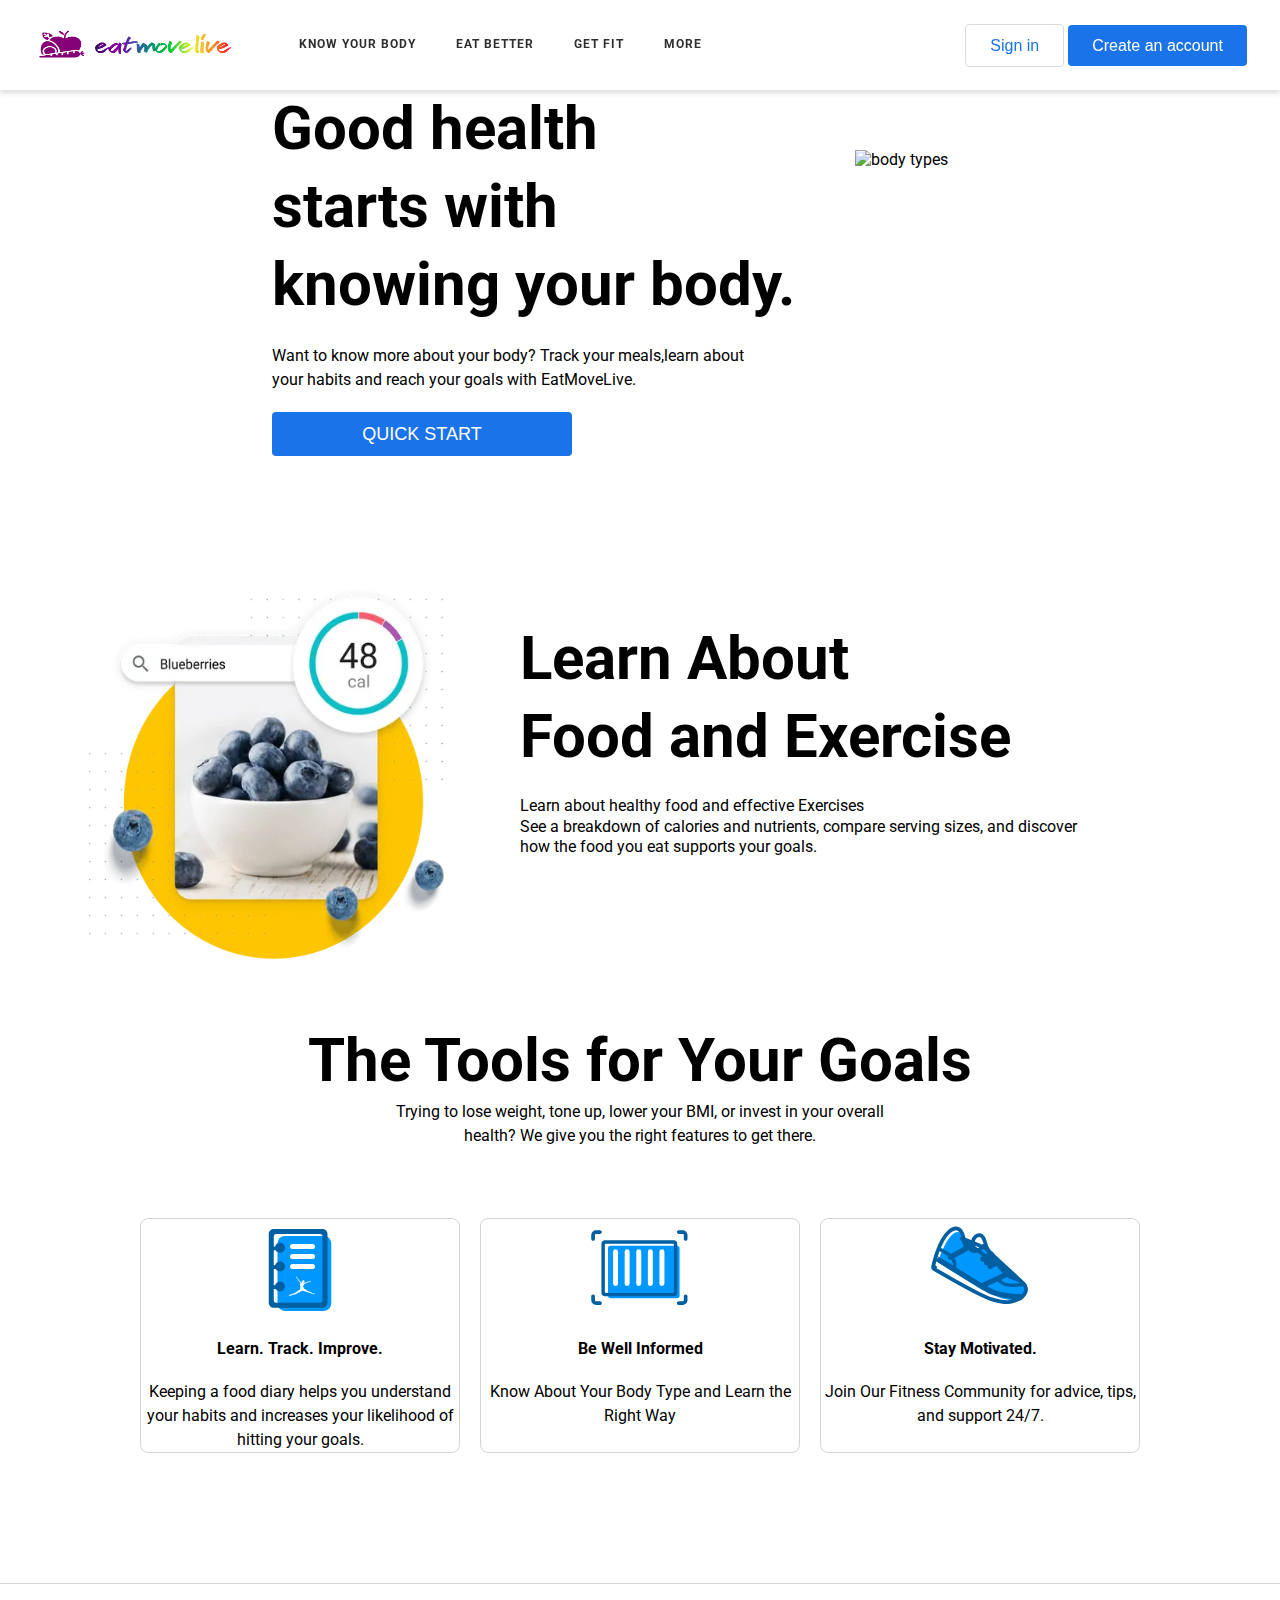
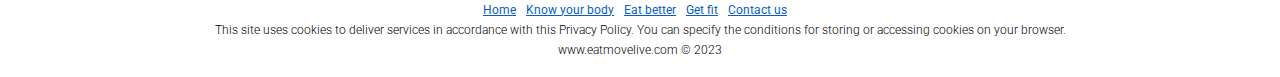
==== index.html @ a62102fc "first commit" ====
<!DOCTYPE html>
<html lang="en">
<head>
    <meta charset="UTF-8">
    <meta http-equiv="X-UA-Compatible" content="IE=edge">
    <meta name="viewport" content="width=device-width, initial-scale=1.0">
    <link rel="stylesheet" href="main.css">
    <title>EatMoveLive</title>
    <link rel = "icon" href = "./img/icon.png">

</head>
<body>
    <header class="main-header">
        <div class="logo-eatMoveLive">
         <a id="logoBtn" href="#home"> <img src="./img/eatmovelive-logo.png" alt="logo"></a>
        </div>
        <div class="main-menu">
          <ul>
            <li><a id="know-Your-Body-link" href="#knowYourBody" >Know Your Body</a></li>
            <li><a id="eat-better-link" href="#eatBetter">Eat Better</a></li>
            <li><a id="get-fit-link" href="#getFit">Get fit</a></li>
            <li>More
             <div class="dropdown-list">
               <ol>
               <li>Manage Your Weight</li>
               <li>About Us</li>
               <li>Contact Us</li>
             </ol>
             </div>
            </li>
          </ul>
        </div>
        <div>
            <button class="sign-btn">Sign in</button>
            <button class="sub-btn">Create an account</button>
        </div>
       </header>  
  <section id="home">
    <div class="page-intro">
      <div class="sub-intro">
        <h1>Good health  <br> starts with  <br>knowing your body.</h1>
        <p>Want to know more about your body? Track your meals,learn about <br>your habits and reach your goals with EatMoveLive.</p>
        <button id="quickStart" >Quick Start</button>
      </div>
      <div>
        <img src="https://www.myfitnesspal.com/_next/image?url=%2F_next%2Fstatic%2Fmedia%2Fhero-slice%402x.e3eec8a8.png&w=1920&q=75" alt="body types">
      </div>
    </div>
    <div class="page-intro">
      <div>
        <img src="./img/secondary-hero-slice@2x.webp" >
      </div>
      <div class="sub-intro2">
        <h1>Learn About  <br> Food and Exercise</h1>
        <p>Learn about healthy food and effective Exercises <br> See a breakdown of calories and nutrients, compare serving sizes, and discover how the food you eat supports your goals.</p>
      </div>
    </div>
    <div class="tools">
      <div>
        <h1>The Tools for Your Goals</h1>
        <p>Trying to lose weight, tone up, lower your BMI, or invest in your overall<br> health? We give you the right features to get there.</p>
      </div>
      <div class="toolsContent">
        <div>
          <img src="./img/diary.e6e4c438.svg" alt="">
          <h4>Learn. Track. Improve.</h4>
          <p>Keeping a food diary helps you understand your habits and increases your likelihood of hitting your goals.</p>
        </div>
        <div>
          <img src="./img/barcode.18277ae4.svg" alt="">
          <h4>Be Well Informed</h4>
          <p>Know About Your Body Type and Learn the Right Way</p>
        </div>
        <div>
          <img src="./img/shoeblue.28e2684f.svg" alt="">
          <h4>Stay Motivated.</h4>
          <p>Join Our Fitness Community for advice, tips, and support 24/7.</p>
        </div>
      </div>
    </div>

  </section>
  <section id="eatBetter">
<div class="eatIntro">
  <div><h1> I Want to Eat <br>Better </h1> <p>Ready to take charge of your diet? These nutrition-focused guides, tips and recipes will set you up for success. </p></div>
  <img src="./img/eatbetter.jpg" alt="">
</div>
<h2 style="margin:0 0 30px 70px;">Topics </h2>
<div class="cards">
<a href="https://www.livestrong.com/article/13719894-vitamins-and-supplements/"><div class="infoCard"><img src="./img/card1.webp" alt=""> <h3>Vitamins and Supplements</h3></div></a> 
<a href="https://www.livestrong.com/article/13719987-healthy-cooking-tips/"><div class="infoCard"><img src="./img/c2.webp" alt=""><h3>Cooking Tips </h3></div></a>
<a href="https://www.livestrong.com/article/13720642-nutrition-facts-label-macros/"><div class="infoCard"><img src="./img/c3.webp" alt=""><h3>Nutrition Facts</h3></div></a>
<a href="https://www.livestrong.com/article/13720787-sports-nutrition-fitness/"><div class="infoCard"><img src="./img/c4.webp" alt=""><h3>Sports Nutrition </h3></div></a>
<a href="https://www.livestrong.com/article/13721749-meal-plan-diet-guide/"><div class="infoCard"><img src="./img/c5.webp" alt=""><h3>Meal Plans </h3></div></a>
<a href="https://www.livestrong.com/article/13722135-how-to-meal-prep/"><div class="infoCard"><img src="./img/c6.webp" alt=""><h3> Meal Prep </h3></div></a>
<a href="https://www.livestrong.com/article/13722991-healthy-grocery-list/"><div class="infoCard"><img src="./img/c7.webp" alt=""><h3>Healthy Groceries</h3></div></a>
<a href="https://www.livestrong.com/article/13723921-healthy-alternatives/"><div class="infoCard"><img src="./img/c8.webp" alt=""><h3>Healthy Swaps </h3></div></a>
<a href="https://www.livestrong.com/article/13724479-healthy-recipe-ideas/"><div class="infoCard"><img src="./img/c9.webp" alt=""><h3>Healthy Recipes</h3></div></a>
<a href="https://www.livestrong.com/article/13726471-food-ingredients-additives/"><div class="infoCard"><img src="./img/c10.webp" alt=""><h3>Ingredient Facts</h3></div></a>
<a href="https://www.livestrong.com/article/13727131-kitchen-tools/"><div class="infoCard"><img src="./img/c11.webp" alt=""><h3> Kitchen Tools </h3></div></a>
<a href="https://www.livestrong.com/article/13727477-healthy-drinks/"><div class="infoCard"><img src="./img/c12.webp" alt=""><h3>Healthy Drinks </h3></div></a>
</div>
  </section>
  <section id="knowYourBody">
    <div class="welcome-box">
      <div class="welcomeMessage">
      <h2>Welcome to EatMoveLive !<br> <br>ARE YOU ?</h2>
      </div>
      <div class="bothGenders">
      <div class="gender">
        <img class="genderImg" src="./img/princess.png" alt="">
        <h4>a woman</h4>    
        </div>
      <div class="gender">
        <img class="genderImg" src="./img/man.png" alt="">
        <h4>a man</h4>    
      </div>
    </div>
    </div>
  </section>
  <div id="ageBox">
    <div class="ageBoxContent">
 <div class="welcomeMessage">
      <h2>What is Your Age Range?</h2>
      <img src="./img/age-group.png" alt="">
      </div>
      <div class="rangeBox">
      <button>18~20</button>
      <button>20~30</button>
      <button>30~40</button>
      <button>40~50</button>
      <button>50~60</button>
    </div>
  </div>
  </div>
  <div id="heightBox">
    <div class="heightBoxContent">
 <div class="welcomeMessage">
      <h2>How Tall are You?</h2>
      <img src="./img/height.png" alt="">
      </div>
      <div>
        <p>Please enter your height in centimeters:</p>
        <form action="">
     <input type="number" id="height" name="height" min="100" max="220" onkeydown="return false" value="this.value" required/></form>
     <button type="submit" onclick="submitHeight()">send</button>
    </div>
  </div>
  </div>
  <div id="weightBox">
    <div class="heightBoxContent">
 <div class="welcomeMessage">
      <h2>How Much is Your Weight?</h2>
      <img src="./img/weight-loss.png" alt="">
      </div>
      <div>
        <p>Please enter your weight in kilogrammes:</p>
        <form action="">
     <input type="number" id="weight" name="weight" min="30" max="220" onkeydown="return false" value="this.value" required/></form>
     <button type="submit" onclick="submitWeight()">send</button>
    </div>
  </div>
  </div>
  <div id="activityBox">
    <div class="BoxContent">
 <div class="welcomeMessage">
      <h2>How Active Are You?</h2>
      </div>
    <div class="activityLevels">
      <div ><img src="./img/noactive.png" alt=""> <h4>Lightly Active</h4></div>
      <div ><img src="./img/active.png" alt=""> <h4>Moderately Active</h4></div>
      <div ><img src="./img/veryactive.png" alt=""> <h4>Very Active</h4></div>
    </div>
  </div>
  </div>
  <div id="result1">
    <div class="resultContent">
      <h4>Your BMI = </h4>
      <div class="resultIntro">
     <h5> You Are Healthy !<br> </h5> 
     <span style="text-align: center;line-height: 1.3;">Your Body Mass Index Falls within the healthy range,by maintaining your current weight , you can lower the risk of you developing serious health problems!</span></div>
    <div>
      <iframe src="https://giphy.com/embed/S2E0ieMDwHBw46HDzm" width="480" height="270" frameBorder="0" class="giphy-embed" allowFullScreen></iframe>
    </div>
  </div>
  <div class="defaultContent">
    <div> <img src="./img/shutterstock_186677255-1-scaled.jpg" alt="">
    </div>
    <div class="rightPart">
      <div><h4>BMI of under 18.5</h4><p>A BMI of under 18.5 indicates that a person has insufficient weight, so they may need to put on some weight. They should ask a doctor or dietitian for advice.</p></div>
      <div><h4>BMI of 18.5-24.9</h4><p>A BMI of 18.5-24.9 indicates that a person has a healthy weight for their height. By maintaining a healthy weight, they can lower their risk of developing serious health problems.</p></div>
      <div><h4>BMI of 25-29.9</h4><p>A BMI of 25-29.9 indicates that a person is slightly overweight. A doctor may advise them to lose some weight for health reasons. They should talk with a doctor or dietitian for advice.</p></div>
      <div><h4>BMI of over 30</h4><p>A BMI of over 30 indicates that a person has obesity. Their health may be at risk if they do not lose weight. They should talk with a doctor or dietitian for advice.</p></div>
    </div>
  </div>
  </div>
  <div id="result2">
    <div class="resultContent2">
      <h4>Your BMI = </h4>
      <div class="resultIntro2">
     <h5> You Are UnderWeight !!!<br> </h5> 
     <span >Your Body Mass Index Falls within the Under Weight range,Having insufficient weight can increase the risk of malnutrition, osteoporosis, anemia, and a range of problems that can result from various nutrient deficiencies. It can also be a symptom of a hormonal, digestive, or other problem.<br> You will find below more helpfull tips and informations about your case.</span></div>
    <div>
      <iframe src="https://giphy.com/embed/W1YUqoJ5lZyRGHZqza" width="480" height="270" frameBorder="0" class="giphy-embed" allowFullScreen></iframe>
    </div>
  </div>
  <div class="defaultContent">
    <div> <img src="./img/shutterstock_186677255-1-scaled.jpg" alt="">
    </div>
    <div class="rightPart">
      <div><h4>BMI of under 18.5</h4><p>A BMI of under 18.5 indicates that a person has insufficient weight, so they may need to put on some weight. They should ask a doctor or dietitian for advice.</p></div>
      <div><h4>BMI of 18.5-24.9</h4><p>A BMI of 18.5-24.9 indicates that a person has a healthy weight for their height. By maintaining a healthy weight, they can lower their risk of developing serious health problems.</p></div>
      <div><h4>BMI of 25-29.9</h4><p>A BMI of 25-29.9 indicates that a person is slightly overweight. A doctor may advise them to lose some weight for health reasons. They should talk with a doctor or dietitian for advice.</p></div>
      <div><h4>BMI of over 30</h4><p>A BMI of over 30 indicates that a person has obesity. Their health may be at risk if they do not lose weight. They should talk with a doctor or dietitian for advice.</p></div>
    </div>
  </div>
  <div class="dietImg"><img src="./img/Underweight-Diet-Chart-v1.jpg" alt=""></div>
  <div class="dietPlan">
    <div><h2>Why are you underweight?</h2><p>The healthy weight calculator has told you that you may be underweight, think about why this might be. For example, have you:
      <ol>
      <li>Felt unwell? There might be an underlying medical cause for your low weight, such as an overactive thyroid.</li> 
      <li> Been finding it difficult to make time to have a healthy, balanced diet with regular meals?</li>
      <li>Lost your appetite, perhaps because you're worried or stressed?</li> 
      <li> Been trying to lose weight?</li></ol></p> <h4>Eating Disorders</h4><p>If you feel anxious or worried when you think about food, or feel that stress or low self-esteem are affecting the way you eat, you may have an eating disorder.</p>
      <p>If you think you may have an eating disorder, talk to someone you trust. Consider speaking to an Expert, because help is available.</p> </div>
  <div>
    <h2>Why being underweight could be a problem</h2>
    <p>Being underweight is not good for you. It could cause:
  <ol>
     <li> Nutritional deficiencies: if you're underweight, it's likely that you're not eating a healthy, balanced diet, which can lead to you lacking nutrients that your body needs to work properly. Calcium, for example, is important for the maintenance of strong and healthy bones. If you do not get enough calcium, you risk developing osteoporosis (fragile bone disease). If you do not get enough iron, you may develop anaemia, which can make you feel drained and tired.</li>
     <li> Weakened immune system: your immune system is not 100% when you're underweight, so you're more likely to catch a cold, flu or other infections.</li>
     <li>Fertility problems: women who are underweight can find that their periods stop.</li> </ol></p>
  </div>
  <div>
    <h2>Tips to boost your calories intake</h2><p>
      If you're trying to gain weight, eat foods that are not only healthy but also high in energy. Try the following:
    <ol>
      <li>For breakfast, porridge made with whole (full-fat) milk with chopped fruit or raisins sprinkled on top; or eggs on toast.</li>
      <li>Milkshakes are a great snack (make them at home and take them to work or college). Fortify them with milk powder for extra protein and calories.</li>
      <li>For a healthier lunch, try a jacket potato with baked beans or tuna on top, which contains energy-giving starchy carbohydrates and protein.</li>
      <li>Peanut butter on toast makes a great high-energy snack.</li>
      <li>Yoghurts and milky puddings, such as rice pudding, are high in energy.</li>
      <li>Unsalted nuts.</li>
    </ol>Although fruit and vegetable juices and smoothies count towards your 5 A Day, remember to limit these to no more than a combined total of 150ml a day.
    </p>
  </div>
  </div>
  <div class="diet">
  <img src="./img/gainfood.jpg" alt="">
  <div>
  <h2>How to put on weight safely</h2><p>
  If diet is the cause of your low weight, changing to a healthy, balanced diet that provides the right amount of calories for your age, height and how active you are can help you achieve a healthy weight.
  </p>
  <p>Aim to gain weight gradually until you reach a healthy weight.</p>
  <p>Try to avoid relying on high-calorie foods full of saturated fat and sugar - such as chocolate, cakes and sugary drinks - to gain weight.</p>
  <p>These foods can increase body fat instead of lean body mass and increase your risk of developing high levels of cholesterol in your blood.</p>
  <p>Instead, aim for regular meals and occasional snacks, and base your diet on the Eatwell Guide. This means:</p>
  <ol>
  <li>Eating at least 5 portions of a variety of fruit and vegetables every day.</li>
  <li>Basing meals on potatoes, bread, rice, pasta or other starchy carbohydrates. Choose wholegrain where possible.</li>
  <li>Having some dairy or dairy alternatives (such as soya drinks and yoghurts). Have whole (full-fat) milk until you build your weight back up.</li>
  <li>Eating some beans, pulses, fish, eggs, meat and other protein. Aim for 2 portions of fish every week - 1 of which should be oily, such as salmon or mackerel.</li>
  <li>Choosing unsaturated oils and spreads, such as sunflower or rapeseed, and eating them in small amounts.</li>
  <li>Drinking plenty of fluids.6 to 8 glasses a day are recommended. But try not to have drinks just before meals to avoid feeling too full to eat.</li>
  </ol>
  <p>If you're having foods and drinks that are high in fat, salt and sugar, have these less often and in small amounts.</p>
  <p>Try to choose a variety of different foods from the 5 main food groups. Learn more about these food groups and how they form part of a healthy diet.</p>
  <p><b>However, it's important to remember that this Guide is aimed at the general population. For those who need more specialised nutrition advice, consult a dietitian.</b></p>
  </div>
  </div>
  </div>
<div id="result3">
  <div class="resultContent3">
    <h4>Your BMI = </h4>
    <div class="resultIntro3">
   <h5> You Are OverWeight !!!<br> </h5> 
   <span >Your Body Mass Index Falls within the OverWeight range,Your current weight is above your ideal healthy weight.<br> Don't Worry ! We Got You .<br> You will find below helpfull tips and information to achieve your healthy weight.  </span></div>
  <div>
    <iframe src="https://giphy.com/embed/IbgKMkLhoOtREgKaQk" width="480" height="270" frameBorder="0" class="giphy-embed" allowFullScreen></iframe>
  </div>
</div>
<div class="defaultContent">
  <div> <img src="./img/shutterstock_186677255-1-scaled.jpg" alt="">
  </div>
  <div class="rightPart">
    <div><h4>BMI of under 18.5</h4><p>A BMI of under 18.5 indicates that a person has insufficient weight, so they may need to put on some weight. They should ask a doctor or dietitian for advice.</p></div>
    <div><h4>BMI of 18.5-24.9</h4><p>A BMI of 18.5-24.9 indicates that a person has a healthy weight for their height. By maintaining a healthy weight, they can lower their risk of developing serious health problems.</p></div>
    <div><h4>BMI of 25-29.9</h4><p>A BMI of 25-29.9 indicates that a person is slightly overweight. A doctor may advise them to lose some weight for health reasons. They should talk with a doctor or dietitian for advice.</p></div>
    <div><h4>BMI of over 30</h4><p>A BMI of over 30 indicates that a person has obesity. Their health may be at risk if they do not lose weight. They should talk with a doctor or dietitian for advice.</p></div>
  </div>
</div>
<div class="dietImg"><img src="./img/Obesity-Diet-Chart-v1.webp" alt=""></div>
<div class="dietPlan">
  <div><h2>Risks of overweight</h2><p>It's very important to take steps to tackle obesity because, as well as causing obvious physical changes, it can lead to a number of serious and potentially life-threatening conditions.These include:
    <ol>
    <li>Type 2 diabetes</li> 
    <li>Coronary heart disease</li>
    <li>Some types of cancer, such as breast cancer and bowel cancer</li> 
    <li>Heart-stroke</li></ol> OverWeight can also affect your quality of life and lead to psychological problems, such as depression and low self-esteem.</p>
     </div>
<div>
  <h2>Causes of overweight</h2>
  <p>Obesity is generally caused by consuming more calories, particularly those in fatty and sugary foods, than you burn off through physical activity. The excess energy is stored by the body as fat.</p>
<p>Obesity is an increasingly common problem because for many people modern living involves eating excessive amounts of cheap high-calorie food and spending a lot of time sitting down at desks, on sofas or in cars.</p>
<p>There are also some underlying health conditions that can occasionally contribute to weight gain, such as an underactive thyroid gland (hypothyroidism), although these types of conditions do not usually cause weight problems if they're effectively controlled with medicines.</p>
</div>
<div>
  <h2>Tips to lose weight</h2><p> 
  <ol>
    <li>The best way to treat obesity is to eat a healthy reduced-calorie diet and exercise regularly.</li>
    <li>Avoid fad diets that recommend unsafe practices, such as fasting (going without food for long periods of time) or cutting out entire food groups. These types of diets do not work, can make you feel ill, and are not sustainable because they do not teach you long-term healthy eating habits.</li>
    <li>Focus on achieving gradual, sustainable weight loss rather than short-term rapid weight loss, which is unlikely to last</li>
  </ol>
  </p>
</div>
</div>
<div class="diet">
<img src="./img/15-Fat-Burning-Foods-by-CFC.jpeg" alt="">
<div>
<h2>How to lose weight safely</h2><p>There's no single rule that applies to everyone, but to lose weight at a safe and sustainable rate of 0.5 to 1kg a week, most people are advised to reduce their energy intake by 600 calories a day.
</p>
<p>For most men, this will mean consuming no more than 1,900 calories a day, and for most women, no more than 1,400 calories a day.</p>
<p>The best way to achieve this is to swap unhealthy and high-energy food choices - such as fast food, processed food and sugary drinks (including alcohol) -for healthier choices.</p>
<p>A healthy diet should consist of:</p>
<ol>
<li>plenty of fruit and vegetables</li>
<li>some milk and dairy foods</li>
<li>some meat, fish, eggs, beans and other non-dairy sources of protein</li>
<li>just small amounts of food and drinks that are high in fat and sugar</li>
</ol>
<p>Try to avoid foods containing high levels of salt because they can raise your blood pressure, which can be dangerous for people who are already obese.</p>
<p>You'll also need to check calorie information for each type of food and drink you consume to make sure you don't go over your daily limit.</p>
<p>Some restaurants, cafés and fast food outlets provide calorie information per portion, although providing this information isn't compulsory. Be careful when eating out because some foods can quickly take you over the limit, such as burgers, fried chicken, and some curries or Chinese dishes.</p>
<p><b>However, it's important to remember that this Guide is aimed at the general population. For those who need more specialised nutrition advice, consult a dietitian.</b></p>
</div>
</div>
</div>

<div id="result4">
  <div class="resultContent4">
    <h4>Your BMI = </h4>
    <div class="resultIntro4">
   <h5> You Are Obese !!!<br> </h5> 
   <span >Your Body Mass Index Falls within the Obese range,The term obese describes a person who's very overweight, with a lot of body fat.It's a common problem that's estimated to affect around 1 in every 4 adults.<br> Don't Worry ! We Got You .<br> You will find below helpfull tips and information to achieve your healthy weight.  </span></div>
  <div>
    <iframe src="https://giphy.com/embed/3UIjjZ3j2sE15q4Amp" width="480" height="270" frameBorder="0" class="giphy-embed" allowFullScreen></iframe>
  </div>
</div>
<div class="defaultContent">
  <div> <img src="./img/shutterstock_186677255-1-scaled.jpg" alt="">
  </div>
  <div class="rightPart">
    <div><h4>BMI of under 18.5</h4><p>A BMI of under 18.5 indicates that a person has insufficient weight, so they may need to put on some weight. They should ask a doctor or dietitian for advice.</p></div>
    <div><h4>BMI of 18.5-24.9</h4><p>A BMI of 18.5-24.9 indicates that a person has a healthy weight for their height. By maintaining a healthy weight, they can lower their risk of developing serious health problems.</p></div>
    <div><h4>BMI of 25-29.9</h4><p>A BMI of 25-29.9 indicates that a person is slightly overweight. A doctor may advise them to lose some weight for health reasons. They should talk with a doctor or dietitian for advice.</p></div>
    <div><h4>BMI of over 30</h4><p>A BMI of over 30 indicates that a person has obesity. Their health may be at risk if they do not lose weight. They should talk with a doctor or dietitian for advice.</p></div>
  </div>
</div>
<div class="dietImg"><img src="./img/Obesity-Diet-Chart-v1.webp" alt=""></div>
<div class="dietPlan">
  <div><h2>Risks of obesity</h2><p>It's very important to take steps to tackle obesity because, as well as causing obvious physical changes, it can lead to a number of serious and potentially life-threatening conditions.These include:
    <ol>
    <li>Type 2 diabetes</li> 
    <li>Coronary heart disease</li>
    <li>Some types of cancer, such as breast cancer and bowel cancer</li> 
    <li>Heart-stroke</li></ol> OverWeight can also affect your quality of life and lead to psychological problems, such as depression and low self-esteem.</p>
     </div>
<div>
  <h2>Causes of obesity</h2>
  <p>Obesity is generally caused by consuming more calories, particularly those in fatty and sugary foods, than you burn off through physical activity. The excess energy is stored by the body as fat.</p>
<p>Obesity is an increasingly common problem because for many people modern living involves eating excessive amounts of cheap high-calorie food and spending a lot of time sitting down at desks, on sofas or in cars.</p>
<p>There are also some underlying health conditions that can occasionally contribute to weight gain, such as an underactive thyroid gland (hypothyroidism), although these types of conditions do not usually cause weight problems if they're effectively controlled with medicines.</p>
</div>
<div>
  <h2>Tips to lose weight</h2><p> 
  <ol>
    <li>The best way to treat obesity is to eat a healthy reduced-calorie diet and exercise regularly.</li>
    <li>Avoid fad diets that recommend unsafe practices, such as fasting (going without food for long periods of time) or cutting out entire food groups. These types of diets do not work, can make you feel ill, and are not sustainable because they do not teach you long-term healthy eating habits.</li>
    <li>Focus on achieving gradual, sustainable weight loss rather than short-term rapid weight loss, which is unlikely to last</li>
  </ol>
  </p>
</div>
</div>
<div class="diet">
<img src="./img/obesediet.jpg" alt="">
<div style="margin-top: 100px;">
<h2>How to lose weight safely</h2><p>There's no single rule that applies to everyone, but to lose weight at a safe and sustainable rate of 0.5 to 1kg a week, most people are advised to reduce their energy intake by 600 calories a day.
</p>
<p>For most men, this will mean consuming no more than 1,900 calories a day, and for most women, no more than 1,400 calories a day.</p>
<p>The best way to achieve this is to swap unhealthy and high-energy food choices - such as fast food, processed food and sugary drinks (including alcohol) -for healthier choices.</p>
<p>A healthy diet should consist of:</p>
<ol>
<li>plenty of fruit and vegetables</li>
<li>some milk and dairy foods</li>
<li>some meat, fish, eggs, beans and other non-dairy sources of protein</li>
<li>just small amounts of food and drinks that are high in fat and sugar</li>
</ol>
<p>Try to avoid foods containing high levels of salt because they can raise your blood pressure, which can be dangerous for people who are already obese.</p>
<p>You'll also need to check calorie information for each type of food and drink you consume to make sure you don't go over your daily limit.</p>
<p>Some restaurants, cafés and fast food outlets provide calorie information per portion, although providing this information isn't compulsory. Be careful when eating out because some foods can quickly take you over the limit, such as burgers, fried chicken, and some curries or Chinese dishes.</p>
<p><b>However, it's important to remember that this Guide is aimed at the general population. For those who need more specialised nutrition advice, consult a dietitian.</b></p>
</div>
</div>
</div>
  
  <footer class="main-footer"><div>
    <a href="">Home</a>
    <a href="">Know your body</a>
    <a href="">Eat better</a>
    <a href="">Get fit</a>
    <a href="">Contact us</a></div><p>This site uses cookies to deliver services in accordance with this Privacy Policy. You can specify the conditions for storing or accessing cookies on your browser.</p>
    www.eatmovelive.com © 2023</footer>
    <script src="main.js"></script>
</body>
</html>
---- main.css ----
@import url('https://fonts.googleapis.com/css2?family=Roboto:ital,wght@0,100;0,300;0,400;0,500;0,700;0,900;1,100;1,300;1,400;1,500;1,700;1,900&display=swap');
@import url('https://fonts.googleapis.com/css2?family=Roboto:ital,wght@0,100;0,300;0,400;0,500;0,700;0,900;1,100;1,300;1,400;1,500;1,700;1,900&family=Work+Sans:wght@300&display=swap');

*{
    padding: 0;
    margin: 0;
    box-sizing: border-box;
}
body {
    font-family:"Google Sans","Roboto",Arial,sans-serif;
    line-height: 1.3;
}
a{
    text-decoration: none;
    color: #2e2e30;
}
/*===================================== header creation =================================*/
header {
    position: sticky;
    top: 0;
    left: 0;
    width: 100%;
    z-index: 10000;
    background-color: white;
    box-shadow: 0px 3px 5px 0px rgba(207,207,207,0.75);
-webkit-box-shadow: 0px 3px 5px 0px rgba(207,207,207,0.75);
-moz-box-shadow: 0px 3px 5px 0px rgba(207,207,207,0.75);
}
.main-header{
    display:flex;
    justify-content: space-around;
    align-items: center;
    height: 90px;
}
.main-menu{
    width: 600px;
    height: 33px;
    margin-top: 10px;
}
.logo-eatMoveLive img{
    width: 200px;
    height: 33px;
    cursor: pointer;
}
.main-menu ul{
    list-style: none;
    display: flex;
    gap: 40px;
    font-weight: 700;
    font-size: 12px;
    font-family:"Google Sans","Roboto",Arial,sans-serif;
    color: #2e2e30;
    text-transform: uppercase;
    font-style: normal;
    line-height: 20px;
    letter-spacing: 1px;
}
.dropdown-list ol{
    padding: 20px 0;
    position: absolute;
    background-color: white;
    list-style: none;
    visibility: hidden;
}
.main-menu li:hover ol{
    visibility: visible;
    color: #2e2e30;
}
.dropdown-list ol li:hover{
    background-color: #f6f8f8;
}
.main-menu li:hover,.main-menu a:hover{
    color:#085dcc ;
    cursor: pointer;
}
.dropdown-list li{
    padding: 10px 15px;
}
button{
    border: none;
    background-color: white;
    color: #1a73e8;
    padding: 12px 24px 11px;
    border-radius: 4px;
    align-items: center;
    font-size: 16px;
    font-weight: 400;
    cursor: pointer;
}
.sub-btn{
    background-color: #1a73e8 ;
    color: white;
}
.sign-btn{
    border: 1px solid #dadce0;
}
.sub-btn:hover,.sub-intro button:hover {
    background-color: #085dcc ;
}
.sign-btn:hover{
    background-color: #dce0e0;
    color:#085dcc ;
    border-color: #1a73e8;
}
/*===================================== home section creation =================================*/
#home{

}
.page-intro{
    width: 100%;
  display: flex;
  justify-content: center;
  margin-bottom: 50px;
}
.page-intro img{
    width: 400px;
    height: 400px;
    margin: 60px 60px 0 60px;
}
.sub-intro,.sub-intro2{
    display: flex;
    flex-direction: column;
    justify-content: center;
    align-items: flex-start;
    gap: 20px;
}
.tools{
    display: flex;
    flex-direction: column;
    justify-content: center;
    align-items: center;
    gap: 20px;
}
h1 {
    font-size: 60px;
}

.sub-intro p{
    margin-right: 40px;
    line-height: 1.5;
}
.sub-intro2 p{
margin-right: 200px;
} 
.sub-intro button,.rangeBox button {
    text-transform: uppercase;
    background-color: #1a73e8 ;
    color: white;
    width: 300px;
    font-size: 18px;
margin-right: 70px;}
.heightBoxContent button{
    text-transform: uppercase;
    background-color: #1a73e8 ;
    color: white;
    width: 100px;
}
.tools p{
    text-align: center;
    line-height: 1.5;
}
.toolsContent{
    display: flex;
    justify-content: center;
    gap: 20px;
    margin-top: 50px;
    margin-bottom: 80px;
}
.toolsContent div {
    border: 1px solid #d4d4d4;
    width: 25%;
    display: flex;
    flex-direction: column;
    align-items: center;
    gap: 20px;
    border-radius: 8px;
}
.toolsContent div:hover{
    cursor: pointer;
    box-shadow: 0px 3px 5px 0px rgba(207,207,207,0.75);
    -webkit-box-shadow: 0px 3px 5px 0px rgba(207,207,207,0.75);
    -moz-box-shadow: 0px 3px 5px 0px rgba(207,207,207,0.75);
}
.toolsContent img{
    width:100px ;
    height: 100px;
}

/*===================================== know-your-body section creation =================================*/
.welcome-box,.heightBoxContent{
background-color: white;
border-radius: 4px;
height: 60%;
width: 70%;
 position: absolute;
  top: 50%;
  left: 50%;
  transform: translate(-50%,-50%);
}
.welcomeMessage{
    text-align: center;
    line-height: 1.3;
    color: #1a73e8;
    margin-top: 20px;
    margin-bottom: 40px;
}
.bothGenders {
    display: flex;
    justify-content: center;
    gap: 80px;
    margin-bottom: 20px;

}
.gender,.activityLevels div{
    display: flex;
    flex-direction: column;
    align-items: center;
}
.gender img,#ageBox img,#heightBox img,#weightBox img ,.activityLevels img{
    width: 140px;
    height: 140px;
    cursor: pointer;

}
 .rangeBox{
    display: flex;
    flex-wrap: wrap;
justify-content: center;   
    gap:20px;
    margin-left: 60px;
 }
 .ageBoxContent{
    height: 70%;
    width: 70%;
    display: flex;
    flex-direction: column;
    justify-content: center;
    align-items: center;
    position: absolute;
    top: 50%;
    left: 50%;
    transform: translate(-50%,-50%);
    background-color: white;
    border-radius: 4px;
 }
.heightBoxContent div:nth-child(2){
    display: flex;
    flex-direction: column;
align-items: center;
gap: 20px;
}
#heightBox ,#knowYourBody,#ageBox, #weightBox,#activityBox{
    position: fixed; 
    display: none; 
    width: 100%; 
    height: 100%;
    top: 0;
    left: 0;
    right: 0;
    bottom: 0;
    background-color: rgba(116, 115, 115, 0.9); 
    z-index: 2;
  }
  .BoxContent{
 background-color: white;
border-radius: 4px;
height: 60%;
width: 70%;
 position: absolute;
  top: 50%;
  left: 50%;
  transform: translate(-50%,-50%);
  }
  .activityLevels{
    display:flex;
    justify-content: center;
    gap: 80px;
  }
  .resultContent{
display: flex;
justify-content: space-between;
background-color: yellow;
  }
  .resultContent2{
    display: flex;
justify-content: space-between;
background-color: red;
  }
  .resultContent3{
    display: flex;
justify-content: space-between;
background-color:rgb(110, 193, 245);
  }
  .resultContent4{
    display: flex;
justify-content: space-between;
background-color:rgb(13, 133, 207);
  }
  .resultContent h4{
    background-image: url("./img/confetti.gif"); 
    margin-top: 30px;
    margin-left: 50px;
    width: 200px;
    height: 60px;
    font-size: 25px;
  }
  .resultContent2 h4,.resultContent3 h4,.resultContent4 h4{
    color:white;
    margin-top: 30px;
    margin-left: 50px;
    width: 200px;
    height: 60px;
    font-size: 25px;
  }
  .resultContent h5{
   color: #1a73e8;
   font-size: 30px;
   margin-top: 30px;
  }
  .resultContent2 h5,.resultContent3 h5,.resultContent4 h5{
    color: white;
    font-size: 30px;
    margin-top: 30px;
   }

  .resultIntro{
    width: 500px;
display: flex;
flex-direction: column;
align-items: center;
gap: 20px;
  }
  .resultIntro2, .resultIntro3,.resultIntro4{
     width: 500px;
display: flex;
flex-direction: column;
align-items: center;
gap: 20px;
  }
  .resultIntro2 span, .resultIntro3 span,.resultIntro4 span{
    box-shadow: 0px 3px 5px 0px rgba(207,207,207,0.75);
    -webkit-box-shadow: 0px 3px 5px 0px rgba(207,207,207,0.75);
    -moz-box-shadow: 0px 3px 5px 0px rgba(207,207,207,0.75);
    border-radius: 4px;
    text-align: center;
    line-height: 1.3;
    background-color: white;
}
  .defaultContent img{
    margin-top: 50px;
    width: 400px;
    height: 400px;
  }
  .defaultContent{
    display: flex;
  }
  .rightPart{
    margin-top: 70px;
    display: flex;
    flex-direction: column;
    gap: 20px;
  }
  .rightPart div:nth-child(2n){
    background-color: #ffddbb;
  }
  .rightPart div:nth-child(2n+1){
    background-color: #ccffcc;
  }
  .rightPart h4{
    margin-bottom: 20px;
  }
  #result1,#result2,#result3,#result4{
    display: none;
  }
  .dietImg img{
    width: 800px;
    height: 500px;
    margin: 50px 0;
}
.dietImg{
    display: flex;
    justify-content: center;
}
.dietPlan{
    display: flex;
    flex-wrap: wrap;
    justify-content: space-around;
    row-gap: 20px;
}
.dietPlan h2{
    color: #085dcc;
}
.dietPlan div{
    border-radius: 6px;
    width: 400px;
    background-color: whitesmoke;
    border: 1px solid #d4d4d4;
    padding: 20px 50px;
    display: flex;
    flex-direction: column;

    gap: 10px;
    line-height: 1.3;
}
.dietPlan ol,.diet ol{
    list-style: circle;
}
.diet li,.dietPlan li{
    padding-bottom: 20px;
}
.diet{
    margin-top: 50px;
    display: flex;
}
.diet div{
padding: 20px 50px;
display: flex;
flex-direction: column;
gap: 20px;
}
/*===================================== EAT BETTER SECTION=================================*/
.eatIntro{
    width: 100%;
    height: 600px;
    overflow: hidden;
    background-color:#21874e;
    display: flex;
    margin-bottom: 50px;
}
.eatIntro img{
    width: 50%;
    height: 100%;
}
.eatIntro div{
width: 50%;
display: flex;
flex-direction: column;
justify-content: center;
align-items: center;
}
.eatIntro h1{
    color: white;
    font-size: 45px;
    line-height: 60px;
    margin-right: 200px;
}
.eatIntro p{
    text-align:start;
    color: white;
    margin-left: 100px;
    line-height: 1.5;
    font-size: 18px;
    margin-right: 100px;
}
.cards{
    display: flex;
    justify-content: space-around;
    flex-wrap: wrap;
    width: 100%;
    row-gap: 40px;
    column-gap: 70px;
    padding: 0 50px;

}
.infoCard{
width: 200px;
height: 270px;
overflow: hidden;
border-radius: 8px;
position: relative;
}
.infoCard h3{
    position: absolute;
    left:10px;
    bottom: 5px;
    color:black;
    font-weight: 900;
}
.infoCard img:hover{
    -webkit-filter: grayscale(100%); 
    filter: grayscale(100%);
}
.infoCard img{
    width: 100%;
    height: 100%;
}
#eatBetter{
    margin-bottom: 100px;
    display: none;
}
/*===================================== footer=================================*/

.main-footer{
    text-align: center;
    border-top: 1px solid #d4d4d4;
    font-size: 12px;
    padding: 16px 0;
    font-weight: 300;
    line-height: 1.7;
    margin-top: 50px;
}
.main-footer div{
    display: flex;
    justify-content: center
    
}
.main-footer a{
    color: #085dcc;
    padding-right: 10px;
    font-weight: 400;
    text-decoration: underline;
}
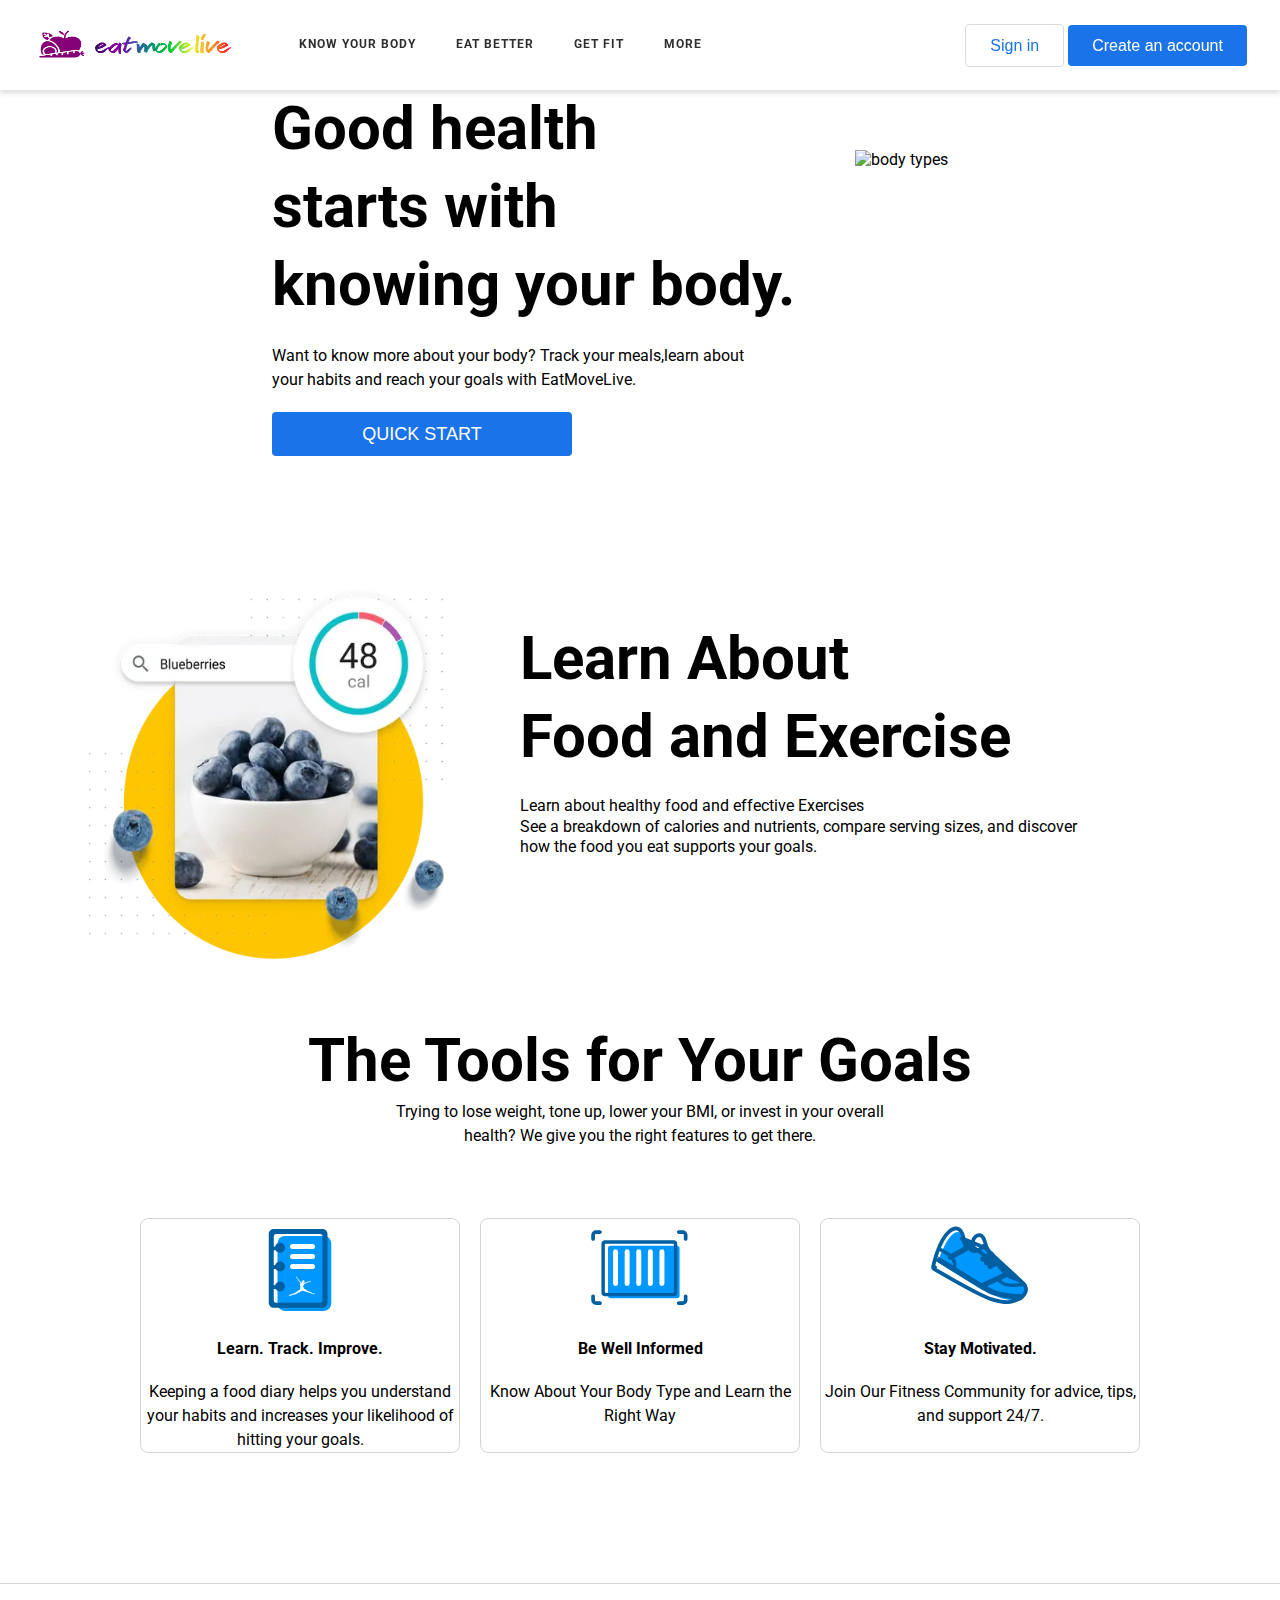
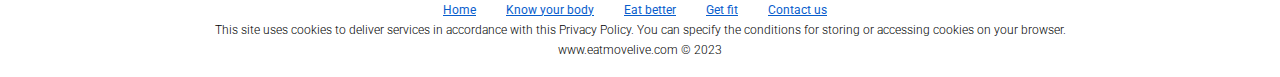
==== commit 77b41b4e: "+ sign form" ====
--- a/index.html
+++ b/index.html
@@ -31,7 +31,7 @@
           </ul>
         </div>
         <div>
-            <button class="sign-btn">Sign in</button>
+            <button id="sign-in" class="sign-btn">Sign in</button>
             <button class="sub-btn">Create an account</button>
         </div>
        </header>  
@@ -89,7 +89,7 @@
 <div class="cards">
 <a href="https://www.livestrong.com/article/13719894-vitamins-and-supplements/"><div class="infoCard"><img src="./img/card1.webp" alt=""> <h3>Vitamins and Supplements</h3></div></a> 
 <a href="https://www.livestrong.com/article/13719987-healthy-cooking-tips/"><div class="infoCard"><img src="./img/c2.webp" alt=""><h3>Cooking Tips </h3></div></a>
-<a href="https://www.livestrong.com/article/13720642-nutrition-facts-label-macros/"><div class="infoCard"><img src="./img/c3.webp" alt=""><h3>Nutrition Facts</h3></div></a>
+<a href=""><div class="infoCard"><img src="./img/c3.webp" alt=""><h3>Nutrition Facts</h3></div></a>
 <a href="https://www.livestrong.com/article/13720787-sports-nutrition-fitness/"><div class="infoCard"><img src="./img/c4.webp" alt=""><h3>Sports Nutrition </h3></div></a>
 <a href="https://www.livestrong.com/article/13721749-meal-plan-diet-guide/"><div class="infoCard"><img src="./img/c5.webp" alt=""><h3>Meal Plans </h3></div></a>
 <a href="https://www.livestrong.com/article/13722135-how-to-meal-prep/"><div class="infoCard"><img src="./img/c6.webp" alt=""><h3> Meal Prep </h3></div></a>
@@ -101,8 +101,32 @@
 <a href="https://www.livestrong.com/article/13727477-healthy-drinks/"><div class="infoCard"><img src="./img/c12.webp" alt=""><h3>Healthy Drinks </h3></div></a>
 </div>
   </section>
+  <section id="getFit">
+    <div class="fitIntro">
+      <div><h1> I Want to Get <br>Fit  </h1> <p>No matter your fitness background and level, these workouts and exercise guides will help you get (and stay) in great shape.</p></div>
+      <img src="./img/getfit.jpg" alt="">
+    </div>
+    <h2 style="margin:0 0 30px 70px;">Topics </h2>
+    <div class="cards">
+    <a href="https://www.livestrong.com/article/13717140-best-at-home-workouts/"><div class="infoCard"><img src="./img/f1.webp" alt=""> <h3>At-Home Workouts</h3></div></a> 
+    <a href="https://www.livestrong.com/article/13718743-best-workout-clothes/"><div class="infoCard"><img src="./img/f2.webp" alt=""><h3>Workout Clothes</h3></div></a>
+    <a href="https://www.livestrong.com/article/13718745-how-to-improve-balance/"><div class="infoCard"><img src="./img/f3.webp" alt=""><h3>Better Balance</h3></div></a>
+    <a href="https://www.livestrong.com/article/13719758-best-outdoor-workouts/"><div class="infoCard"><img src="./img/f4.webp" alt=""><h3>Outdoor Workouts </h3></div></a>
+    <a href="https://www.livestrong.com/article/13719762-swimming-for-exercise/"><div class="infoCard"><img src="./img/f5.webp" alt=""><h3>Swimming </h3></div></a>
+    <a href="https://www.livestrong.com/article/13719761-race-running-training-plans/"><div class="infoCard"><img src="./img/f6.webp" alt=""><h3>Training for a Race  </h3></div></a>
+    <a href="https://www.livestrong.com/article/13720137-best-exercise-lose-weight/"><div class="infoCard"><img src="./img/f7.webp" alt=""><h3>Weight-Loss Exercise </h3></div></a>
+    <a href="https://www.livestrong.com/article/13719760-best-workout-music-playlist/"><div class="infoCard"><img src="./img/f8.webp" alt=""><h3> Workout Music </h3></div></a>
+    <a href="https://www.livestrong.com/article/13719759-cycling-for-exercise/"><div class="infoCard"><img src="./img/f9.webp" alt=""><h3>Cycling </h3></div></a>
+    <a href="https://www.livestrong.com/article/13721064-best-hiit-workouts/"><div class="infoCard"><img src="./img/f10.webp" alt=""><h3>HIIT Workouts </h3></div></a>
+    <a href="https://www.livestrong.com/article/13721387-what-is-crossfit-training/"><div class="infoCard"><img src="./img/f11.webp" alt=""><h3> CrossFit </h3></div></a>
+    <a href="https://www.livestrong.com/article/13721386-what-is-pilates/"><div class="infoCard"><img src="./img/f12.webp" alt=""><h3>Pilates</h3></div></a>
+    </div>
+      </section>
   <section id="knowYourBody">
+    <div  class="cancelBtn" onclick="this.parentElement.style.display = 'none';"> <img style="height: 20px;width: 20px;" src="./img/cancel-svgrepo-com.svg" alt=""> </div>
     <div class="welcome-box">
+      <div  class="cancelBtn" onclick="this.parentElement.parentElement.style.display = 'none';"> <img  src="./img/cancel-svgrepo-com.svg" alt=""> </div>
+
       <div class="welcomeMessage">
       <h2>Welcome to EatMoveLive !<br> <br>ARE YOU ?</h2>
       </div>
@@ -120,6 +144,7 @@
   </section>
   <div id="ageBox">
     <div class="ageBoxContent">
+      <div  class="cancelBtn" onclick="this.parentElement.parentElement.style.display = 'none';"> <img style="height: 20px;width: 20px;"  src="./img/cancel-svgrepo-com.svg" alt=""> </div>
  <div class="welcomeMessage">
       <h2>What is Your Age Range?</h2>
       <img src="./img/age-group.png" alt="">
@@ -135,6 +160,7 @@
   </div>
   <div id="heightBox">
     <div class="heightBoxContent">
+      <div  class="cancelBtn" onclick="this.parentElement.parentElement.style.display = 'none';"> <img style="height: 20px;width: 20px;" src="./img/cancel-svgrepo-com.svg" alt=""> </div>
  <div class="welcomeMessage">
       <h2>How Tall are You?</h2>
       <img src="./img/height.png" alt="">
@@ -149,6 +175,7 @@
   </div>
   <div id="weightBox">
     <div class="heightBoxContent">
+      <div  class="cancelBtn" onclick="this.parentElement.parentElement.style.display = 'none';"> <img style="height: 20px;width: 20px;" src="./img/cancel-svgrepo-com.svg" alt=""> </div>
  <div class="welcomeMessage">
       <h2>How Much is Your Weight?</h2>
       <img src="./img/weight-loss.png" alt="">
@@ -163,13 +190,14 @@
   </div>
   <div id="activityBox">
     <div class="BoxContent">
+      <div  class="cancelBtn" onclick="this.parentElement.parentElement.style.display = 'none';"> <img style="height: 20px;width: 20px;" style="height: 20px;width: 20px;" src="./img/cancel-svgrepo-com.svg" alt=""> </div>
  <div class="welcomeMessage">
       <h2>How Active Are You?</h2>
       </div>
     <div class="activityLevels">
-      <div ><img src="./img/noactive.png" alt=""> <h4>Lightly Active</h4></div>
-      <div ><img src="./img/active.png" alt=""> <h4>Moderately Active</h4></div>
-      <div ><img src="./img/veryactive.png" alt=""> <h4>Very Active</h4></div>
+      <div ><img src="./img/lowactive.svg" alt=""> <h4>Lightly Active</h4></div>
+      <div ><img src="./img/modactive.svg" alt=""> <h4>Moderately Active</h4></div>
+      <div ><img src="./img/veryactive.svg" alt=""> <h4>Very Active</h4></div>
     </div>
   </div>
   </div>
@@ -180,7 +208,7 @@
      <h5> You Are Healthy !<br> </h5> 
      <span style="text-align: center;line-height: 1.3;">Your Body Mass Index Falls within the healthy range,by maintaining your current weight , you can lower the risk of you developing serious health problems!</span></div>
     <div>
-      <iframe src="https://giphy.com/embed/S2E0ieMDwHBw46HDzm" width="480" height="270" frameBorder="0" class="giphy-embed" allowFullScreen></iframe>
+      <img src="./img/rabbit1.webp" alt="" width="480" height="270">
     </div>
   </div>
   <div class="defaultContent">
@@ -201,7 +229,7 @@
      <h5> You Are UnderWeight !!!<br> </h5> 
      <span >Your Body Mass Index Falls within the Under Weight range,Having insufficient weight can increase the risk of malnutrition, osteoporosis, anemia, and a range of problems that can result from various nutrient deficiencies. It can also be a symptom of a hormonal, digestive, or other problem.<br> You will find below more helpfull tips and informations about your case.</span></div>
     <div>
-      <iframe src="https://giphy.com/embed/W1YUqoJ5lZyRGHZqza" width="480" height="270" frameBorder="0" class="giphy-embed" allowFullScreen></iframe>
+      <img src="./img/rabbit2.webp" alt="" width="480" height="270">
     </div>
   </div>
   <div class="defaultContent">
@@ -276,7 +304,7 @@
    <h5> You Are OverWeight !!!<br> </h5> 
    <span >Your Body Mass Index Falls within the OverWeight range,Your current weight is above your ideal healthy weight.<br> Don't Worry ! We Got You .<br> You will find below helpfull tips and information to achieve your healthy weight.  </span></div>
   <div>
-    <iframe src="https://giphy.com/embed/IbgKMkLhoOtREgKaQk" width="480" height="270" frameBorder="0" class="giphy-embed" allowFullScreen></iframe>
+    <img src="./img/rabbit3.webp" alt="" width="480" height="270">
   </div>
 </div>
 <div class="defaultContent">
@@ -343,8 +371,7 @@
    <h5> You Are Obese !!!<br> </h5> 
    <span >Your Body Mass Index Falls within the Obese range,The term obese describes a person who's very overweight, with a lot of body fat.It's a common problem that's estimated to affect around 1 in every 4 adults.<br> Don't Worry ! We Got You .<br> You will find below helpfull tips and information to achieve your healthy weight.  </span></div>
   <div>
-    <iframe src="https://giphy.com/embed/3UIjjZ3j2sE15q4Amp" width="480" height="270" frameBorder="0" class="giphy-embed" allowFullScreen></iframe>
-  </div>
+<img src="./img/rabbit4.webp" alt="" width="480" height="270"></div>
 </div>
 <div class="defaultContent">
   <div> <img src="./img/shutterstock_186677255-1-scaled.jpg" alt="">
@@ -402,6 +429,42 @@
 </div>
 </div>
 </div>
+<section id="signIn">
+  <div  class="cancelBtn" onclick="this.parentElement.style.display = 'none';"> <img  src="./img/cancel-svgrepo-com.svg" alt=""> </div>
+
+  <div class="background">
+
+    <img src="./img/signup.jpg" alt="">
+    <div class="rightForm">
+<img style="width: 200px;height: 100px;margin-bottom: 30px;" src="./img/eatmoveliveseclolgo.png" alt="">
+  <form action="">
+    <div class="logo">
+    <img src="./img/userlogo.svg" alt="">
+    <input id="email" type="email" placeholder="EMAIL/ID"></div>
+   <div class="logo"><img src="./img/password-svgrepo-com.svg" alt=""><input id="password" type="password" placeholder="PASSWORD"></div> 
+    <div class="layoutH">
+      <input type="checkbox" id="checkbox">
+      <label for="">Remember Me</label>
+    <button class="sub-btn" type="submit" style="margin-left: 30px;">Sign In</button></div>
+    <div class="layoutH2">
+      <p style="text-decoration: underline;font-size: 12px;color:#085dcc ;cursor: pointer;">Subscribe Now</p>
+      <p style="color:gray ; font-size: 12px;cursor: pointer;">Forget Password ?</p>
+    </div>
+  </form>
+  <div style="margin-top: 30px;margin-bottom: 30px;height: 10px;width: 350px;">
+    <h5><span>or</span></h5></div>
+   <div style="display: flex; flex-direction: column;gap: 20px;">
+     <div class="logo"><img style="padding:0;border: none;" src="./img/facebook-color-svgrepo-com.svg" alt=""><h6 >LOGIN WITH FACEBOOK</h6></div> 
+    <div class="logo"><img style="padding:0;border: none;" src="./img/GMAIL.png" alt=""><h6 style="background-color: 	#DB4437;">LOGIN WITH GOOGLE</h6></div> 
+    <div class="logo"><img style="padding:0;border: none;" src="./img/twitter.png" alt=""><h6 style="background-color: 	#1DA1F2;">LOGIN WITH GOOGLE</h6></div> 
+  </div>
+  </div>
+</div>
+</section>
+<section id="foodScanner">
+<input type="text">
+
+</section>
   
   <footer class="main-footer"><div>
     <a href="">Home</a>
--- a/main.css
+++ b/main.css
@@ -103,9 +103,7 @@
     border-color: #1a73e8;
 }
 /*===================================== home section creation =================================*/
-#home{
-
-}
+#home{}
 .page-intro{
     width: 100%;
   display: flex;
@@ -177,6 +175,7 @@
 }
 .toolsContent div:hover{
     cursor: pointer;
+    filter: brightness(92%) contrast(70%);
     box-shadow: 0px 3px 5px 0px rgba(207,207,207,0.75);
     -webkit-box-shadow: 0px 3px 5px 0px rgba(207,207,207,0.75);
     -moz-box-shadow: 0px 3px 5px 0px rgba(207,207,207,0.75);
@@ -215,11 +214,20 @@
     display: flex;
     flex-direction: column;
     align-items: center;
+    gap: 10px;
 }
 .gender img,#ageBox img,#heightBox img,#weightBox img ,.activityLevels img{
     width: 140px;
     height: 140px;
     cursor: pointer;
+    box-shadow: 0px 3px 5px 0px rgba(207,207,207,0.75);
+-webkit-box-shadow: 0px 3px 5px 0px rgba(207,207,207,0.75);
+-moz-box-shadow: 0px 3px 5px 0px rgba(207,207,207,0.75);
+    border-radius: 50%;
+
+}
+.activityLevels img:hover,.gender img:hover,.rangeBox button:hover{
+    filter: brightness(92%) contrast(70%);
 
 }
  .rangeBox{
@@ -243,7 +251,7 @@
     background-color: white;
     border-radius: 4px;
  }
-.heightBoxContent div:nth-child(2){
+.heightBoxContent div:nth-child(3){
     display: flex;
     flex-direction: column;
 align-items: center;
@@ -276,6 +284,10 @@
     justify-content: center;
     gap: 80px;
   }
+  .activityLevels h4{
+    color:#1a73e8;
+  }
+  
   .resultContent{
 display: flex;
 justify-content: space-between;
@@ -478,16 +490,194 @@
 }
 .infoCard img:hover{
     -webkit-filter: grayscale(100%); 
-    filter: grayscale(100%);
+    filter:grayscale(100%);
 }
 .infoCard img{
     width: 100%;
     height: 100%;
 }
-#eatBetter{
+#eatBetter,#getFit{
     margin-bottom: 100px;
     display: none;
 }
+/*===================================== GET FIT=================================*/
+.fitIntro{
+    width: 100%;
+    height: 600px;
+    overflow: hidden;
+    background-color:#4a4d8e;
+    display: flex;
+    margin-bottom: 50px;
+}
+.fitIntro img{
+    width: 50%;
+    height: 100%;
+}
+.fitIntro div{
+width: 50%;
+display: flex;
+flex-direction: column;
+justify-content: center;
+align-items: center;
+}
+.fitIntro h1{
+    color: white;
+    font-size: 45px;
+    line-height: 60px;
+    margin-right: 200px;
+}
+.fitIntro p{
+    text-align:start;
+    color: white;
+    margin-left: 100px;
+    line-height: 1.5;
+    font-size: 18px;
+    margin-right: 100px;
+}
+/*===================================== Sign In=================================*/
+#signIn{
+    position: fixed; 
+    display: none; 
+    width: 100%; 
+    height: 100%;
+    top: 0;
+    left: 0;
+    right: 0;
+    bottom: 0;
+    background-color: #ca9360; 
+    z-index: 100000;
+}
+.background{
+    background-color: white;
+border-radius: 4px;
+height: 90%;
+width: 90%;
+ position: absolute;
+  top: 50%;
+  left: 50%;
+  transform: translate(-50%,-50%);
+  display: flex;
+}
+.cancelBtn{
+    position: absolute;
+    top: 7%;
+    left: 92%;
+    z-index: 1000;
+}
+
+.cancelBtn img{
+    width: 20px;
+    height: 20px;
+    cursor: pointer;
+}
+.cancelBtn img:hover{
+    filter: brightness(0) saturate(100%) invert(65%) sepia(74%) saturate(0%) hue-rotate(251deg) brightness(92%) contrast(88%);
+}
+.rightForm {
+    height: 100%;
+    width: 50%;
+    display: flex;
+    flex-direction: column;
+    align-items: center;
+    justify-content: center;
+}
+.background img{
+    width: 50%;
+    height: 100%;
+}
+.background form{
+    /* margin-top: 100px; */
+    display: flex;
+    flex-direction: column;
+    justify-content: center;
+    align-items: center;
+}
+.background input{
+    width: 300px;
+    height: 30px;
+    text-align: center;
+    border: #d3d7cf solid 1px;
+    color:#bcbfb9 ;
+}
+.background h6{
+    display: flex;
+    align-items: center;
+    justify-content: center;
+ height: 30px;
+ width: 300PX;
+    text-align: center;
+    border: #d3d7cf solid 1px;
+    color:white;
+    background-color:rgb(66, 103, 178);
+    border-radius: 4px;
+}
+#checkbox{
+    width: 5%;
+   margin-top: 6px;
+   margin-right: 4px;
+}
+.background label{
+color: gray;
+margin-right: 40px;
+display: flex;
+align-items: center;
+}
+.layoutH{
+    width: 300px;
+    display: flex;
+    justify-content: space-between;
+}
+.layoutH2{
+    display: flex;
+    gap: 120px;
+}
+
+.logo img{
+    width: 30px;
+    height: 30px;
+    border: #d3d7cf 1px solid;
+    border-right-width: 0;
+    padding: 5px;
+}
+.logo{
+    display: flex;
+    justify-content: center;
+    cursor: pointer;
+}
+form div:nth-child(2),form div:nth-child(3){
+    margin-top: 30px;
+}
+form div:nth-child(4){
+    margin-top: 10px;
+}
+.background h5 {
+    color:gray;
+    width: 100%; 
+    text-align: center; 
+    border-bottom: 1px solid #d3d7cf; 
+    line-height: 0.1em;
+    margin: 10px 0 20px; 
+ } 
+ 
+ .background h5 span { 
+     background:#fff; 
+     padding:0 10px; 
+ }
+/*===================================== Food Scanner=================================*/
+#foodScanner{
+    position: fixed; 
+    display: none; 
+    width: 100%; 
+    height: 100%;
+    top: 0;
+    left: 0;
+    right: 0;
+    bottom: 0;
+    background-color: rgba(116, 115, 115, 0.9); 
+    z-index: 2;
+}
+
+
 /*===================================== footer=================================*/
 
 .main-footer{
@@ -501,7 +691,8 @@
 }
 .main-footer div{
     display: flex;
-    justify-content: center
+    justify-content: center;
+    gap: 20px;
     
 }
 .main-footer a{
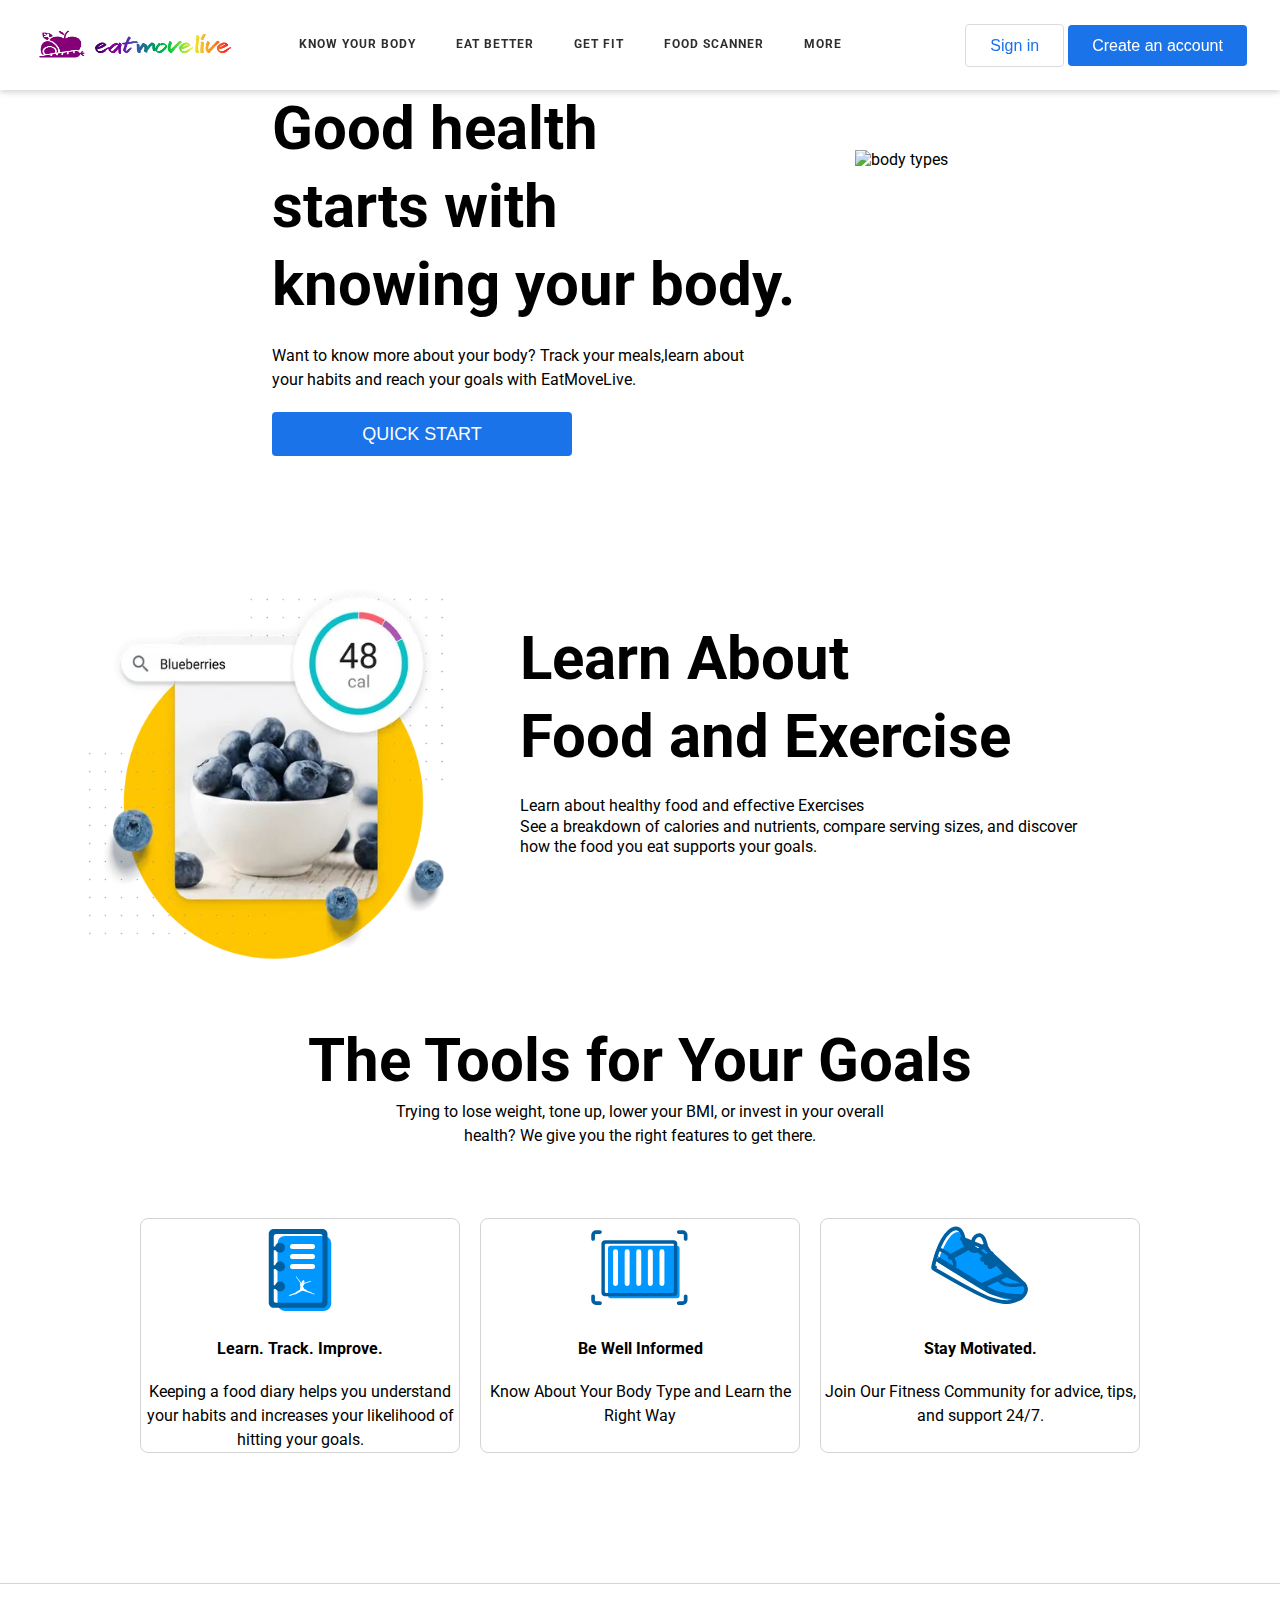
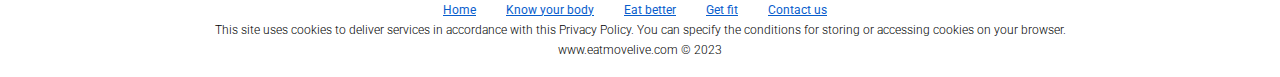
==== commit 3bcba141: "+ food Scanner" ====
--- a/index.html
+++ b/index.html
@@ -19,6 +19,8 @@
             <li><a id="know-Your-Body-link" href="#knowYourBody" >Know Your Body</a></li>
             <li><a id="eat-better-link" href="#eatBetter">Eat Better</a></li>
             <li><a id="get-fit-link" href="#getFit">Get fit</a></li>
+            <li><a id="food-scanner-link" href="#foodScanner">Food Scanner</a></li>
+
             <li>More
              <div class="dropdown-list">
                <ol>
@@ -462,9 +464,67 @@
 </div>
 </section>
 <section id="foodScanner">
-<input type="text">
+  <div  class="cancelBtn2" onclick="this.parentElement.style.display = 'none';"> <img style="height: 20px;width: 20px; "  src="./img/cancel-svgrepo-com.svg" alt=""> </div>
+
+  <div class="container">
+    <img style="width: 300px;height: 300px; position: absolute; top:10%;z-index: 1;" src="./img/Disc_Plain_yellow_dark.svg.png" alt="">
+    <img style="width: 210px;height: 200px; position: absolute; top:20%; left: 5%;z-index:2;border-radius: 50%;"  src="./img/Foodguideplatev2.jpg" alt="">
+
+    <div class="logo">
+      <img  id="searchBtn" style="border: none;" src="./img/search-svgrepo-com.svg" alt="">
+      <input id="myInput" type="text" placeholder="Search here" value="">
+    </div>
+    <div id="breakdown">
+    <div style=" margin-left:0px;width: 300px;"><h3 id="foodName">For 100g of </h3></div>
+    <div class="nutrition">
+   <blockquote ><h3>Net Carbs</h3><span id="carb">g</span></blockquote>
+   <blockquote ><h3>Protein</h3><span id="protein">g</span></blockquote>
+   <blockquote ><h3>Fat</h3><span id="fat">g</span></blockquote>
+   <blockquote ><h3>Calories</h3><span id="calories">g</span></blockquote>
+  </div>
+  </div>
+  <div id="scannerIntro">
+    
+<h1>Log from over 14 million foods.</h1>
+<p>See a breakdown of calories and nutrients, compare serving sizes, and discover how the food you eat supports your goals.</p>
+  </div>
 
 </section>
+
+<div class="foodData">
+  <table id="foodTable">
+    <tr>
+      <th>food</th>
+      <th>carbs</th>
+      <th>protein</th>
+      <th>fat</th>
+      <th>calories</th>
+
+    </tr>
+    <tr>
+      <td>tomato</td>
+      <td>2.9</td>
+      <td>0.9</td>
+      <td>0.2</td>
+      <td>18</td>
+    </tr>
+    <tr>
+      <td>cake</td>
+      <td>40</td>
+      <td>0</td>
+      <td>20</td>
+      <td>350</td>
+    </tr>
+    <tr>
+      <td>banana</td>
+      <td>17.8</td>
+      <td>1</td>
+      <td>0.3</td>
+      <td>89</td>
+    </tr>
+  </table>
+
+</div>
   
   <footer class="main-footer"><div>
     <a href="">Home</a>
--- a/main.css
+++ b/main.css
@@ -564,13 +564,18 @@
     left: 92%;
     z-index: 1000;
 }
-
+.cancelBtn2{
+    position: absolute;
+    top:20%;
+    left: 80%;
+    z-index: 1000;
+}
 .cancelBtn img{
     width: 20px;
     height: 20px;
     cursor: pointer;
 }
-.cancelBtn img:hover{
+.cancelBtn img:hover,.cancelBtn2 img:hover{
     filter: brightness(0) saturate(100%) invert(65%) sepia(74%) saturate(0%) hue-rotate(251deg) brightness(92%) contrast(88%);
 }
 .rightForm {
@@ -676,7 +681,101 @@
     background-color: rgba(116, 115, 115, 0.9); 
     z-index: 2;
 }
-
+.container{
+background-color: white;
+border-radius: 4px;
+height: 80%;
+width: 70%;
+ position: absolute;
+  top: 55%;
+  left: 50%;
+  transform: translate(-50%,-50%);
+  z-index:100;
+}
+.container div:nth-child(3){
+    border:grey 2px solid;
+    border-radius: 10px;
+    width: 300px;
+    height: 30px;
+    margin-top: 50px;
+    position: absolute;
+    z-index: 400;
+    top: 10%;
+    left: 25%;
+    box-shadow: 0px 3px 5px 0px rgba(207,207,207,0.75);
+    -webkit-box-shadow: 0px 3px 5px 0px rgba(207,207,207,0.75);
+    -moz-box-shadow: 0px 3px 5px 0px rgba(207,207,207,0.75);
+}
+.container input{
+border: none;
+}
+blockquote{
+    border: gray 1px solid;
+    width: 200px;height: 100px;
+    border-radius: 0%;
+        box-shadow: 0px 3px 5px 0px rgba(207,207,207,0.75);
+    -webkit-box-shadow: 0px 3px 5px 0px rgba(207,207,207,0.75);
+    -moz-box-shadow: 0px 3px 5px 0px rgba(207,207,207,0.75);
+
+}
+.nutrition{
+    display: flex;justify-content: space-around;gap: 50px;flex-wrap: wrap;width: 500px;margin-left: 145px;
+}
+.nutrition blockquote:nth-child(1){
+    background-color: fuchsia;
+    text-align: center;
+    color: white;
+
+}
+.nutrition blockquote:nth-child(2){
+    background-color:#1a73e8;
+    text-align: center;
+    color: white;
+
+
+}
+.nutrition blockquote:nth-child(3){
+    background-color:chocolate;
+    text-align: center;
+    color: white;
+
+
+}
+.nutrition blockquote:nth-child(4){
+    background-color:rgb(95, 11, 95);
+    text-align: center;
+    color: white;
+
+}
+blockquote h3{
+    margin-top: 30px;
+}
+#breakdown{
+    display: none;
+    flex-direction: column;
+    justify-content: center;
+    align-items: center;
+     width: 100%;
+    height: 100% ;gap:30px;margin-top: 70px;
+}
+#scannerIntro{
+    display: none;
+    flex-direction: column;
+    align-items: center;
+    margin-left: 300px;
+    margin-top: 200px;
+    width: 500px;
+    color: #2e2e30;
+
+}
+
+/*===================================== food data=================================*/
+.foodData{
+    display: none;
+}
+.foodData table{
+    border: black solid 1px;
+}
 
 /*===================================== footer=================================*/
 
